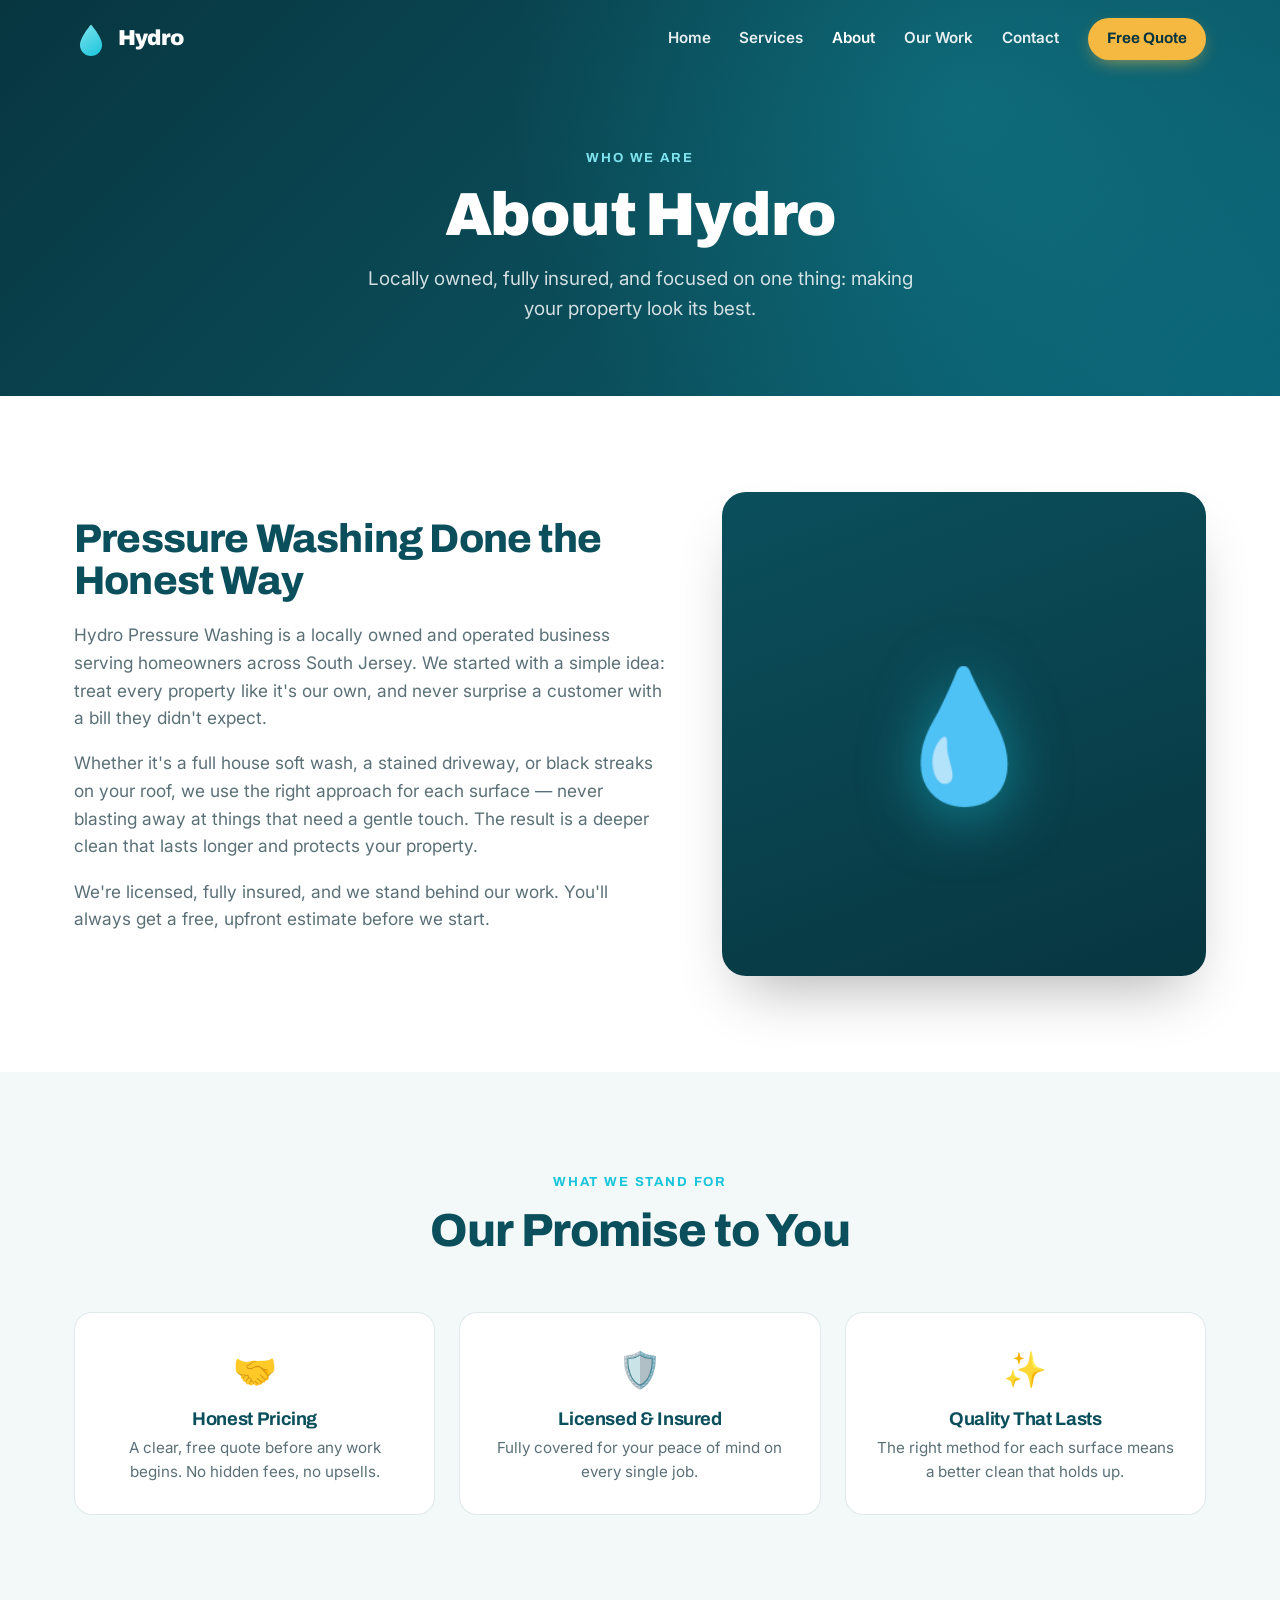
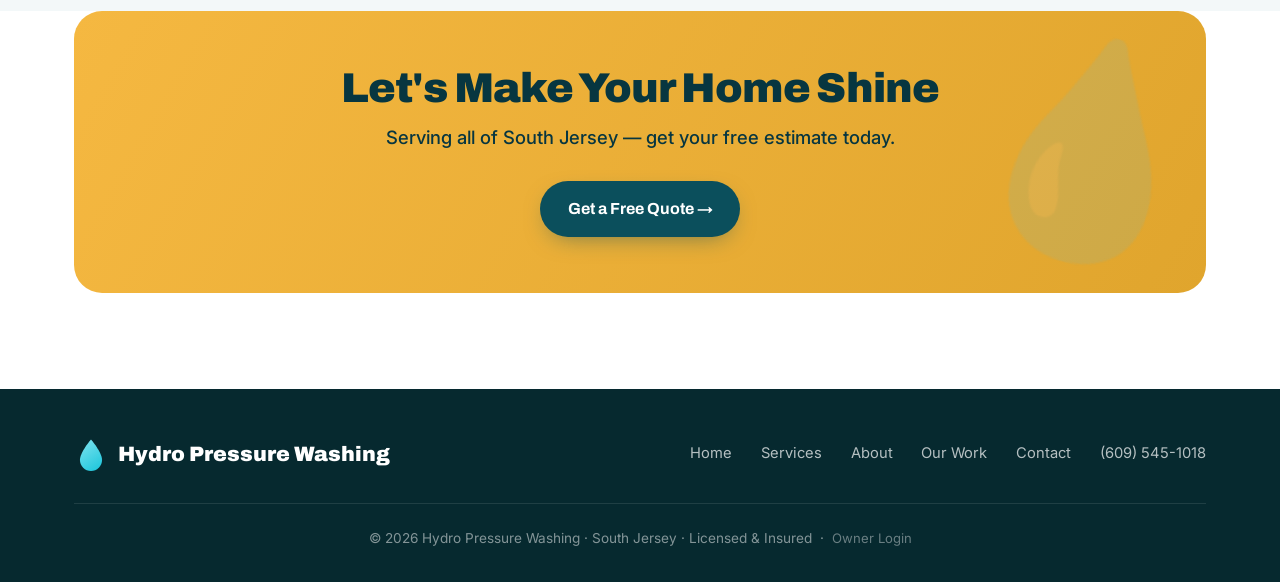
==== about/index.html @ 280cdbce "Create index.html" ====
<!DOCTYPE html>
<html lang="en">
<head>
<meta charset="UTF-8">
<meta name="viewport" content="width=device-width, initial-scale=1.0">
<title>About — Hydro Pressure Washing</title>
<meta name="description" content="Hydro Pressure Washing is a locally owned exterior cleaning company serving South Jersey. Licensed, insured, and committed to honest pricing.">
<link rel="icon" href="data:image/svg+xml,<svg xmlns='http://www.w3.org/2000/svg' viewBox='0 0 100 100'><text y='.9em' font-size='90'>💧</text></svg>">
<link rel="preconnect" href="https://fonts.googleapis.com">
<link rel="preconnect" href="https://fonts.gstatic.com" crossorigin>
<link href="https://fonts.googleapis.com/css2?family=Archivo:wght@500;600;700;800;900&family=Inter:wght@400;500;600;700&display=swap" rel="stylesheet">
<style>
:root{
  --ocean:#0B4F5C;--ocean-deep:#073640;--spray:#19C5DB;--spray-soft:#7FE3EF;
  --sand:#F5B841;--sand-deep:#e0a52d;--ink:#0c2126;--slate:#5a7077;--mist:#f3f8f9;--white:#ffffff;--line:rgba(11,79,92,0.12);
}
*{margin:0;padding:0;box-sizing:border-box;}
html{scroll-behavior:smooth;}
body{font-family:'Inter',sans-serif;color:var(--ink);background:var(--white);line-height:1.6;-webkit-font-smoothing:antialiased;overflow-x:hidden;}
h1,h2,h3,.display{font-family:'Archivo',sans-serif;line-height:1.05;letter-spacing:-0.02em;}
a{color:inherit;text-decoration:none;}
.wrap{max-width:1180px;margin:0 auto;padding:0 1.5rem;}
.btn{display:inline-flex;align-items:center;gap:0.5rem;font-family:'Archivo',sans-serif;font-weight:700;font-size:1rem;padding:0.95rem 1.7rem;border-radius:100px;cursor:pointer;border:none;transition:transform .15s ease, box-shadow .15s ease;white-space:nowrap;}
.btn-primary{background:var(--sand);color:var(--ocean-deep);box-shadow:0 8px 24px -8px rgba(245,184,65,0.7);}
.btn-primary:hover{transform:translateY(-2px);box-shadow:0 14px 30px -8px rgba(245,184,65,0.8);}
.btn-ghost{background:rgba(255,255,255,0.1);color:#fff;border:1.5px solid rgba(255,255,255,0.4);backdrop-filter:blur(4px);}
.btn-ghost:hover{background:rgba(255,255,255,0.2);transform:translateY(-2px);}
.btn-dark{background:var(--ocean);color:#fff;box-shadow:0 8px 24px -10px rgba(11,79,92,0.6);}
.btn-dark:hover{transform:translateY(-2px);box-shadow:0 14px 30px -10px rgba(11,79,92,0.7);}
header{position:fixed;top:0;left:0;right:0;z-index:100;transition:all .3s ease;padding:1.1rem 0;}
header.scrolled,header.solid{background:rgba(255,255,255,0.95);backdrop-filter:blur(12px);box-shadow:0 4px 20px -8px rgba(11,79,92,0.15);padding:0.7rem 0;}
.nav{display:flex;align-items:center;justify-content:space-between;gap:1.5rem;}
.logo{display:flex;align-items:center;gap:0.6rem;font-family:'Archivo',sans-serif;font-weight:900;font-size:1.35rem;color:#fff;letter-spacing:-0.03em;transition:color .3s;}
header.scrolled .logo,header.solid .logo{color:var(--ocean);}
.logo-drop{width:34px;height:34px;flex-shrink:0;}
.nav-links{display:flex;align-items:center;gap:1.8rem;margin-left:auto;}
.nav-links a{font-weight:600;font-size:0.95rem;color:rgba(255,255,255,0.9);transition:color .2s;}
.nav-links a:hover,.nav-links a.active{color:#fff;}
header.scrolled .nav-links a,header.solid .nav-links a{color:var(--slate);}
header.scrolled .nav-links a:hover,header.scrolled .nav-links a.active,header.solid .nav-links a:hover,header.solid .nav-links a.active{color:var(--ocean);}
.nav-links a.navquote{color:var(--ocean-deep)!important;background:var(--sand);padding:0.55rem 1.2rem;border-radius:100px;font-family:'Archivo',sans-serif;font-weight:700;box-shadow:0 6px 18px -6px rgba(245,184,65,0.7);}
.nav-links a.navquote:hover{transform:translateY(-2px);}
.nav-toggle{display:none;background:none;border:none;cursor:pointer;flex-direction:column;gap:5px;padding:6px;}
.nav-toggle span{width:26px;height:2.5px;background:#fff;border-radius:2px;transition:all .3s;}
header.scrolled .nav-toggle span,header.solid .nav-toggle span{background:var(--ocean);}
section{padding:6rem 0;}
.sec-head{text-align:center;max-width:42rem;margin:0 auto 3.5rem;}
.sec-eyebrow{display:inline-block;color:var(--spray);font-family:'Archivo',sans-serif;font-weight:700;font-size:0.82rem;letter-spacing:0.14em;text-transform:uppercase;margin-bottom:0.9rem;}
.sec-head h2{font-size:clamp(2rem,4vw,2.9rem);font-weight:800;color:var(--ocean);margin-bottom:1rem;}
.sec-head p{font-size:1.12rem;color:var(--slate);}
.reveal-up{opacity:0;transform:translateY(30px);transition:opacity .6s ease, transform .6s ease;}
.reveal-up.in{opacity:1;transform:translateY(0);}
/* page hero (inner pages) */
.page-hero{position:relative;background:linear-gradient(135deg,var(--ocean-deep) 0%,var(--ocean) 60%,#0a6577 100%);color:#fff;padding:9rem 0 4.5rem;overflow:hidden;text-align:center;}
.page-hero::before{content:"";position:absolute;inset:0;background:radial-gradient(circle at 75% 25%, rgba(25,197,219,0.22), transparent 45%);}
.page-hero .eyebrow2{display:inline-block;color:var(--spray-soft);font-family:'Archivo',sans-serif;font-weight:700;font-size:0.82rem;letter-spacing:0.14em;text-transform:uppercase;margin-bottom:1rem;position:relative;}
.page-hero h1{font-size:clamp(2.4rem,5vw,3.8rem);font-weight:900;position:relative;margin-bottom:1rem;}
.page-hero p{font-size:1.18rem;color:rgba(255,255,255,0.82);max-width:36rem;margin:0 auto;position:relative;}
/* footer */
footer{background:#06292f;color:rgba(255,255,255,0.7);padding:3rem 0 2rem;}
.foot-inner{display:flex;justify-content:space-between;align-items:center;gap:2rem;flex-wrap:wrap;}
.foot-logo{display:flex;align-items:center;gap:0.6rem;font-family:'Archivo',sans-serif;font-weight:900;font-size:1.3rem;color:#fff;}
.foot-links{display:flex;gap:1.8rem;flex-wrap:wrap;}
.foot-links a{font-size:0.92rem;transition:color .2s;}
.foot-links a:hover{color:var(--spray);}
.foot-bottom{text-align:center;margin-top:2rem;padding-top:1.5rem;border-top:1px solid rgba(255,255,255,0.1);font-size:0.85rem;color:rgba(255,255,255,0.5);}
.admin-link{color:rgba(255,255,255,0.4);font-size:0.82rem;}
.admin-link:hover{color:var(--spray);}
.cta-banner{background:linear-gradient(120deg,var(--sand),var(--sand-deep));color:var(--ocean-deep);border-radius:28px;padding:3.5rem 3rem;text-align:center;position:relative;overflow:hidden;}
.cta-banner::before{content:"💧";position:absolute;font-size:13rem;opacity:0.12;right:-1rem;top:-2rem;transform:rotate(15deg);}
.cta-banner h2{font-size:clamp(1.8rem,3.5vw,2.6rem);font-weight:900;margin-bottom:0.8rem;position:relative;}
.cta-banner p{font-size:1.15rem;margin-bottom:1.8rem;font-weight:500;position:relative;}
.cta-banner .btn-dark{position:relative;}
@media(max-width:860px){
  .nav-links{display:none;position:absolute;top:100%;left:0;right:0;background:#fff;flex-direction:column;padding:1.5rem;gap:1.2rem;box-shadow:0 10px 30px -10px rgba(0,0,0,0.2);margin-left:0;}
  .nav-links.open{display:flex;}
  .nav-links a{color:var(--slate)!important;}
  .nav-links a.navquote{color:var(--ocean-deep)!important;text-align:center;}
  .nav-toggle{display:flex;}
}
@media(max-width:560px){section{padding:4rem 0;}.cta-banner{padding:2.5rem 1.5rem;}}
@media(prefers-reduced-motion:reduce){*{animation:none!important;transition:none!important;}.reveal-up{opacity:1;transform:none;}}


.about-grid{display:grid;grid-template-columns:1.1fr 0.9fr;gap:3.5rem;align-items:center;}
.about-text h2{font-size:clamp(1.8rem,3.5vw,2.5rem);color:var(--ocean);margin-bottom:1.2rem;font-weight:800;}
.about-text p{color:var(--slate);font-size:1.08rem;margin-bottom:1.1rem;}
.about-visual{aspect-ratio:1;border-radius:24px;background:linear-gradient(160deg,var(--ocean),var(--ocean-deep));display:flex;align-items:center;justify-content:center;position:relative;overflow:hidden;box-shadow:0 30px 60px -20px rgba(0,0,0,0.3);}
.about-visual .bigdrop{font-size:8rem;filter:drop-shadow(0 10px 30px rgba(25,197,219,0.5));animation:bob 4s ease-in-out infinite;}
@keyframes bob{0%,100%{transform:translateY(0) rotate(0);}50%{transform:translateY(-14px) rotate(-4deg);}}
.vals{background:var(--mist);}
.vals-grid{display:grid;grid-template-columns:repeat(3,1fr);gap:1.5rem;}
.val-card{background:#fff;border:1px solid var(--line);border-radius:18px;padding:1.8rem;text-align:center;}
.val-card .ic{font-size:2.2rem;margin-bottom:0.8rem;}
.val-card h3{color:var(--ocean);font-size:1.15rem;margin-bottom:0.4rem;font-weight:700;}
.val-card p{color:var(--slate);font-size:0.95rem;}
@media(max-width:860px){.about-grid{grid-template-columns:1fr;gap:2.5rem;}.vals-grid{grid-template-columns:1fr;}}

</style>
</head>
<body class="inner"><header id="header">
  <div class="wrap nav">
    <a href="/" class="logo">
      <svg class="logo-drop" viewBox="0 0 40 40" fill="none"><path d="M20 3C20 3 7 18 7 27a13 13 0 0 0 26 0C33 18 20 3 20 3Z" fill="url(#lg)"/><defs><linearGradient id="lg" x1="7" y1="3" x2="33" y2="40" gradientUnits="userSpaceOnUse"><stop stop-color="#7FE3EF"/><stop offset="1" stop-color="#19C5DB"/></linearGradient></defs></svg>
      Hydro
    </a>
    <nav class="nav-links" id="navLinks">
      <a href="/">Home</a>
      <a href="/services/">Services</a>
      <a href="/about/" class="active">About</a>
      <a href="/work/">Our Work</a>
      <a href="/contact/">Contact</a>
      <a href="/estimate" class="navquote">Free Quote</a>
    </nav>
    <button class="nav-toggle" id="navToggle" aria-label="Menu"><span></span><span></span><span></span></button>
  </div>
</header>
<section class="page-hero"><div class="wrap"><span class="eyebrow2">Who We Are</span><h1>About Hydro</h1><p>Locally owned, fully insured, and focused on one thing: making your property look its best.</p></div></section>
<section><div class="wrap about-grid">
  <div class="about-text reveal-up">
    <h2>Pressure Washing Done the Honest Way</h2>
    <p>Hydro Pressure Washing is a locally owned and operated business serving homeowners across South Jersey. We started with a simple idea: treat every property like it's our own, and never surprise a customer with a bill they didn't expect.</p>
    <p>Whether it's a full house soft wash, a stained driveway, or black streaks on your roof, we use the right approach for each surface — never blasting away at things that need a gentle touch. The result is a deeper clean that lasts longer and protects your property.</p>
    <p>We're licensed, fully insured, and we stand behind our work. You'll always get a free, upfront estimate before we start.</p>
  </div>
  <div class="about-visual reveal-up"><div class="bigdrop">💧</div></div>
</div></section>
<section class="vals"><div class="wrap">
  <div class="sec-head reveal-up"><span class="sec-eyebrow">What We Stand For</span><h2>Our Promise to You</h2></div>
  <div class="vals-grid">
    <div class="val-card reveal-up"><div class="ic">🤝</div><h3>Honest Pricing</h3><p>A clear, free quote before any work begins. No hidden fees, no upsells.</p></div>
    <div class="val-card reveal-up"><div class="ic">🛡️</div><h3>Licensed &amp; Insured</h3><p>Fully covered for your peace of mind on every single job.</p></div>
    <div class="val-card reveal-up"><div class="ic">✨</div><h3>Quality That Lasts</h3><p>The right method for each surface means a better clean that holds up.</p></div>
  </div>
</div></section>
<section style="padding-top:0;"><div class="wrap"><div class="cta-banner reveal-up"><h2>Let's Make Your Home Shine</h2><p>Serving all of South Jersey — get your free estimate today.</p><a href="/contact/" class="btn btn-dark">Get a Free Quote →</a></div></div></section>
<footer>
  <div class="wrap">
    <div class="foot-inner">
      <div class="foot-logo">
        <svg class="logo-drop" viewBox="0 0 40 40" fill="none"><path d="M20 3C20 3 7 18 7 27a13 13 0 0 0 26 0C33 18 20 3 20 3Z" fill="url(#lg2)"/><defs><linearGradient id="lg2" x1="7" y1="3" x2="33" y2="40" gradientUnits="userSpaceOnUse"><stop stop-color="#7FE3EF"/><stop offset="1" stop-color="#19C5DB"/></linearGradient></defs></svg>
        Hydro Pressure Washing
      </div>
      <div class="foot-links">
        <a href="/">Home</a>
        <a href="/services/">Services</a>
        <a href="/about/">About</a>
        <a href="/work/">Our Work</a>
        <a href="/contact/">Contact</a>
        <a href="tel:6095451018">(609) 545-1018</a>
      </div>
    </div>
    <div class="foot-bottom">
      © <span id="year"></span> Hydro Pressure Washing · South Jersey · Licensed &amp; Insured
      &nbsp;·&nbsp; <a href="/admin" class="admin-link">Owner Login</a>
    </div>
  </div>
</footer><script>
const header=document.getElementById('header');
const isInner=document.body.classList.contains('inner');
function onScroll(){header.classList.toggle('scrolled',window.scrollY>40);}
if(!isInner) window.addEventListener('scroll',onScroll);
const navToggle=document.getElementById('navToggle'),navLinks=document.getElementById('navLinks');
navToggle.addEventListener('click',()=>navLinks.classList.toggle('open'));
navLinks.querySelectorAll('a').forEach(a=>a.addEventListener('click',()=>navLinks.classList.remove('open')));
const y=document.getElementById('year'); if(y) y.textContent=new Date().getFullYear();
const io=new IntersectionObserver((es)=>{es.forEach(e=>{if(e.isIntersecting){e.target.classList.add('in');io.unobserve(e.target);}});},{threshold:0.12});
document.querySelectorAll('.reveal-up').forEach((el,i)=>{el.style.transitionDelay=(i%3*0.08)+'s';io.observe(el);});

</script>
</body>
</html>
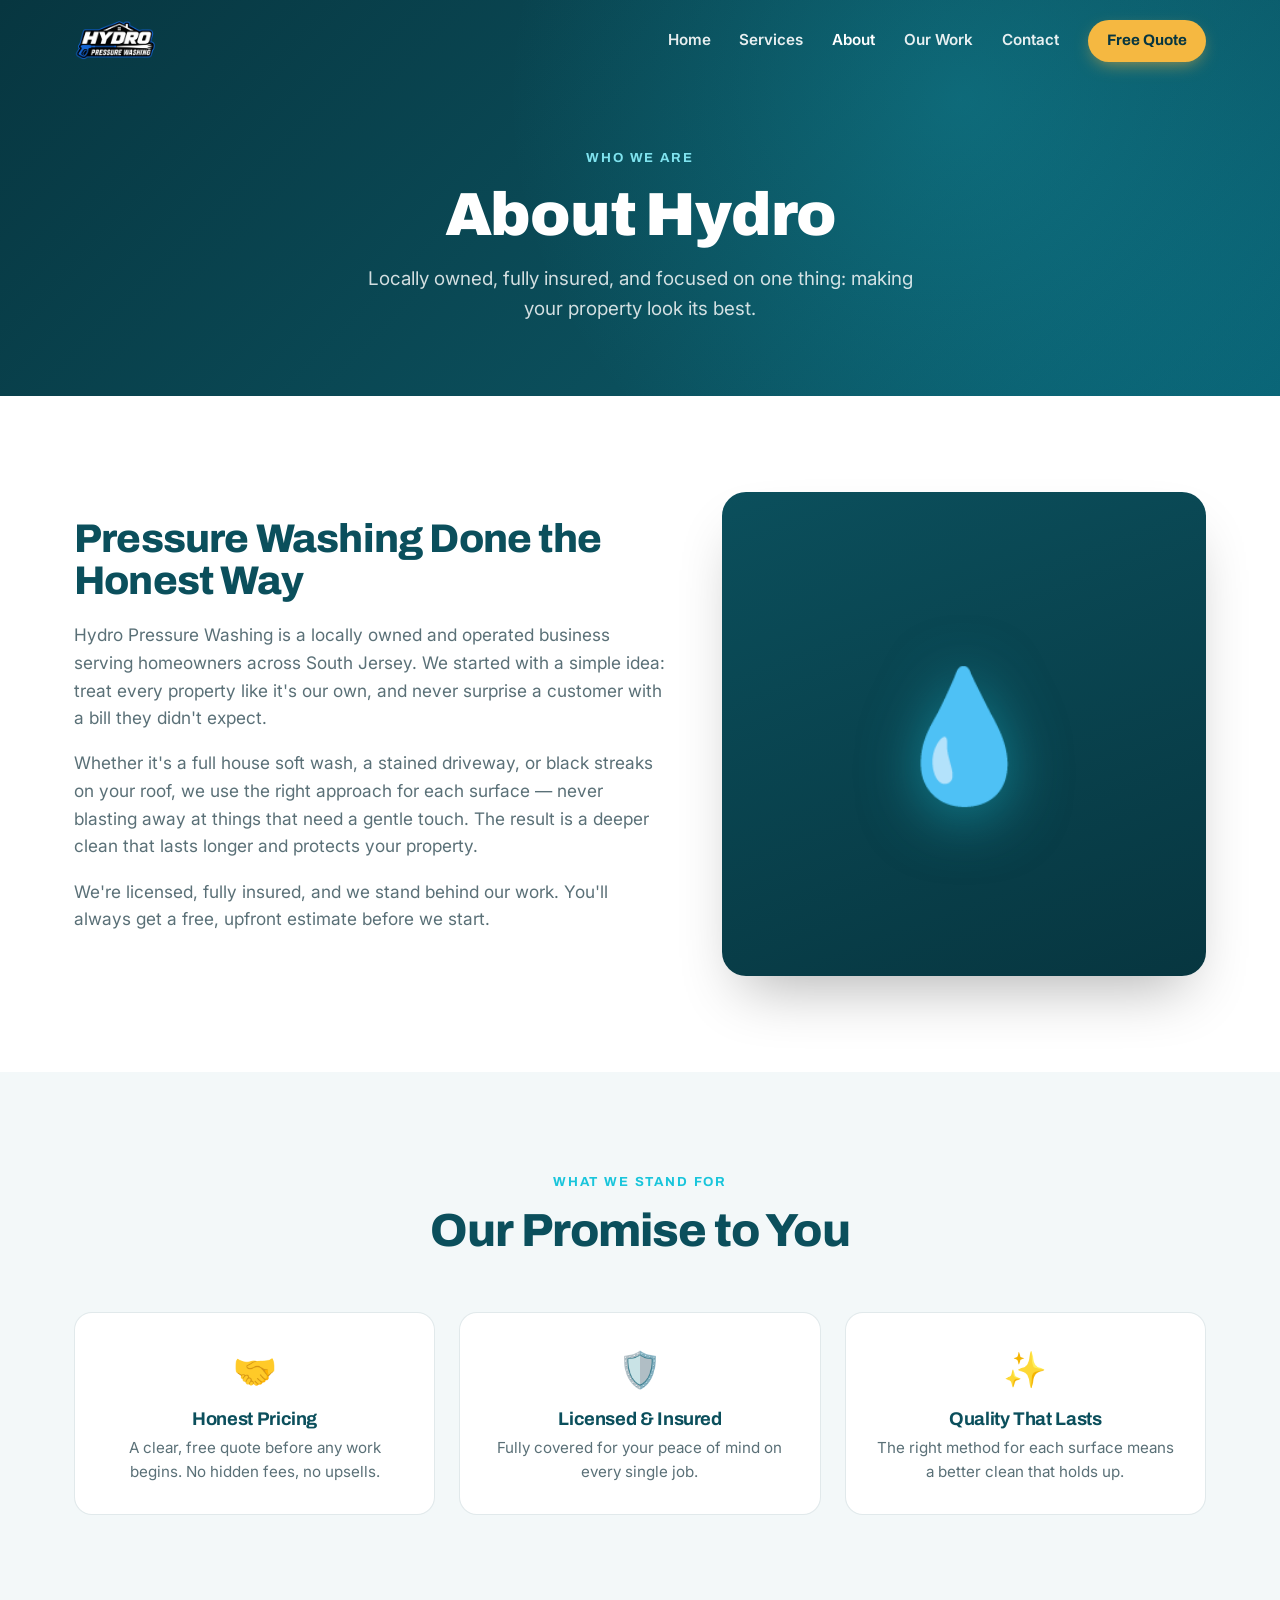
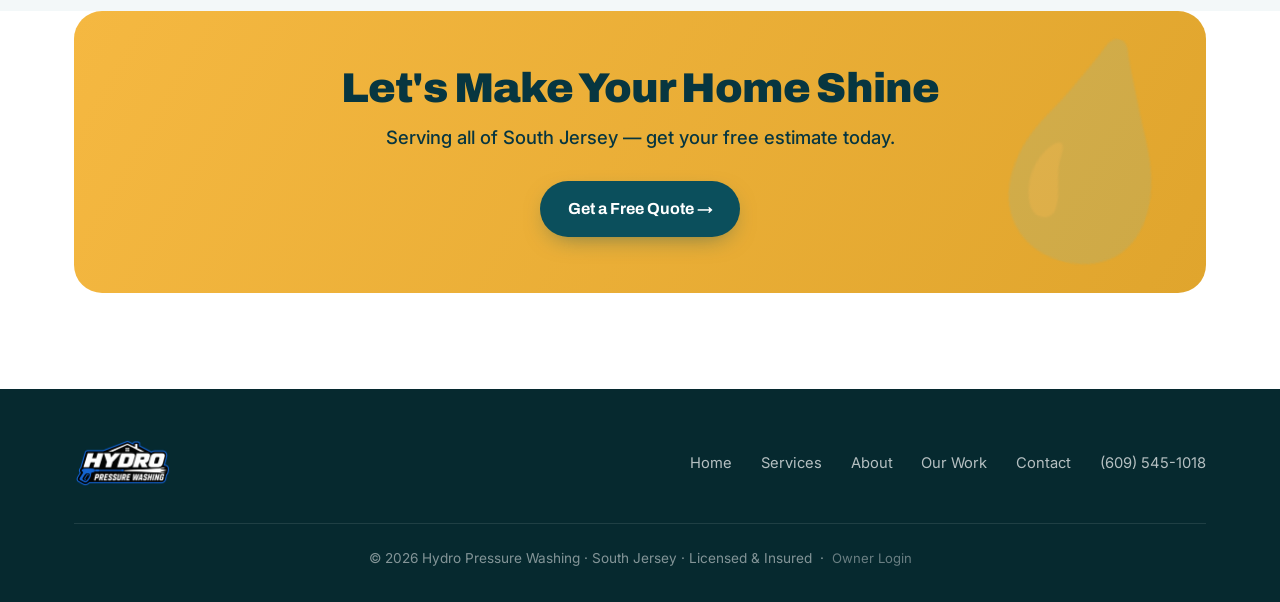
==== commit 89211255: "Update index.html" ====
--- a/about/index.html
+++ b/about/index.html
@@ -5,7 +5,7 @@
 <meta name="viewport" content="width=device-width, initial-scale=1.0">
 <title>About — Hydro Pressure Washing</title>
 <meta name="description" content="Hydro Pressure Washing is a locally owned exterior cleaning company serving South Jersey. Licensed, insured, and committed to honest pricing.">
-<link rel="icon" href="data:image/svg+xml,<svg xmlns='http://www.w3.org/2000/svg' viewBox='0 0 100 100'><text y='.9em' font-size='90'>💧</text></svg>">
+<link rel="icon" type="image/png" href="/assets/favicon.png">
 <link rel="preconnect" href="https://fonts.googleapis.com">
 <link rel="preconnect" href="https://fonts.gstatic.com" crossorigin>
 <link href="https://fonts.googleapis.com/css2?family=Archivo:wght@500;600;700;800;900&family=Inter:wght@400;500;600;700&display=swap" rel="stylesheet">
@@ -96,21 +96,23 @@
 .val-card p{color:var(--slate);font-size:0.95rem;}
 @media(max-width:860px){.about-grid{grid-template-columns:1fr;gap:2.5rem;}.vals-grid{grid-template-columns:1fr;}}
 
+
+.logo-img{height:46px;width:auto;display:block;transition:height .3s ease;}
+header.scrolled .logo-img,header.solid .logo-img{height:40px;}
+.foot-logo-img{height:54px;width:auto;display:block;}
+@media(max-width:560px){.logo-img{height:38px;}}
 </style>
 </head>
 <body class="inner"><header id="header">
   <div class="wrap nav">
-    <a href="/" class="logo">
-      <svg class="logo-drop" viewBox="0 0 40 40" fill="none"><path d="M20 3C20 3 7 18 7 27a13 13 0 0 0 26 0C33 18 20 3 20 3Z" fill="url(#lg)"/><defs><linearGradient id="lg" x1="7" y1="3" x2="33" y2="40" gradientUnits="userSpaceOnUse"><stop stop-color="#7FE3EF"/><stop offset="1" stop-color="#19C5DB"/></linearGradient></defs></svg>
-      Hydro
-    </a>
+    <a href="/" class="logo"><img src="/assets/logo.png" alt="Hydro Pressure Washing" class="logo-img"></a>
     <nav class="nav-links" id="navLinks">
       <a href="/">Home</a>
       <a href="/services/">Services</a>
       <a href="/about/" class="active">About</a>
       <a href="/work/">Our Work</a>
       <a href="/contact/">Contact</a>
-      <a href="/estimate" class="navquote">Free Quote</a>
+      <a href="/contact/" class="navquote">Free Quote</a>
     </nav>
     <button class="nav-toggle" id="navToggle" aria-label="Menu"><span></span><span></span><span></span></button>
   </div>
@@ -137,10 +139,7 @@
 <footer>
   <div class="wrap">
     <div class="foot-inner">
-      <div class="foot-logo">
-        <svg class="logo-drop" viewBox="0 0 40 40" fill="none"><path d="M20 3C20 3 7 18 7 27a13 13 0 0 0 26 0C33 18 20 3 20 3Z" fill="url(#lg2)"/><defs><linearGradient id="lg2" x1="7" y1="3" x2="33" y2="40" gradientUnits="userSpaceOnUse"><stop stop-color="#7FE3EF"/><stop offset="1" stop-color="#19C5DB"/></linearGradient></defs></svg>
-        Hydro Pressure Washing
-      </div>
+      <div class="foot-logo"><img src="/assets/logo.png" alt="Hydro Pressure Washing" class="foot-logo-img"></div>
       <div class="foot-links">
         <a href="/">Home</a>
         <a href="/services/">Services</a>
@@ -159,7 +158,7 @@
 const header=document.getElementById('header');
 const isInner=document.body.classList.contains('inner');
 function onScroll(){header.classList.toggle('scrolled',window.scrollY>40);}
-if(!isInner) window.addEventListener('scroll',onScroll);
+window.addEventListener("scroll",onScroll);onScroll();
 const navToggle=document.getElementById('navToggle'),navLinks=document.getElementById('navLinks');
 navToggle.addEventListener('click',()=>navLinks.classList.toggle('open'));
 navLinks.querySelectorAll('a').forEach(a=>a.addEventListener('click',()=>navLinks.classList.remove('open')));
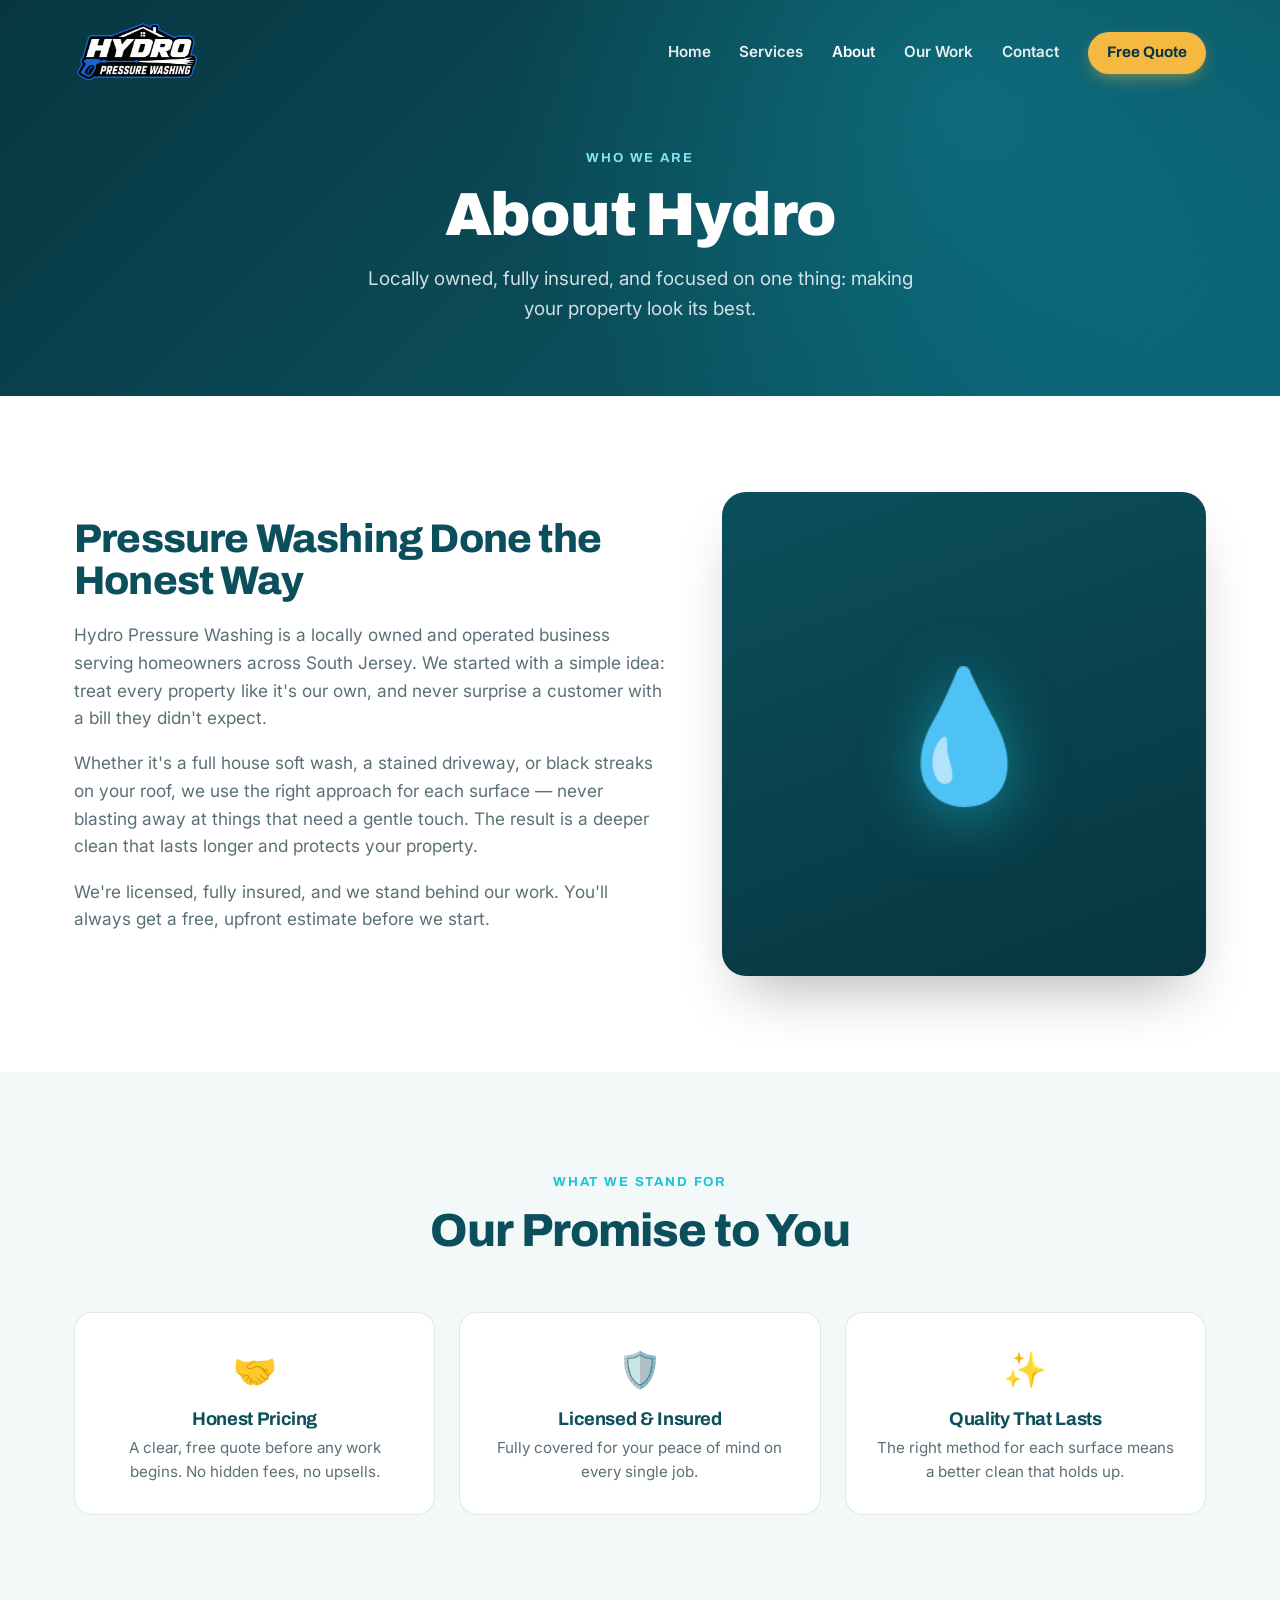
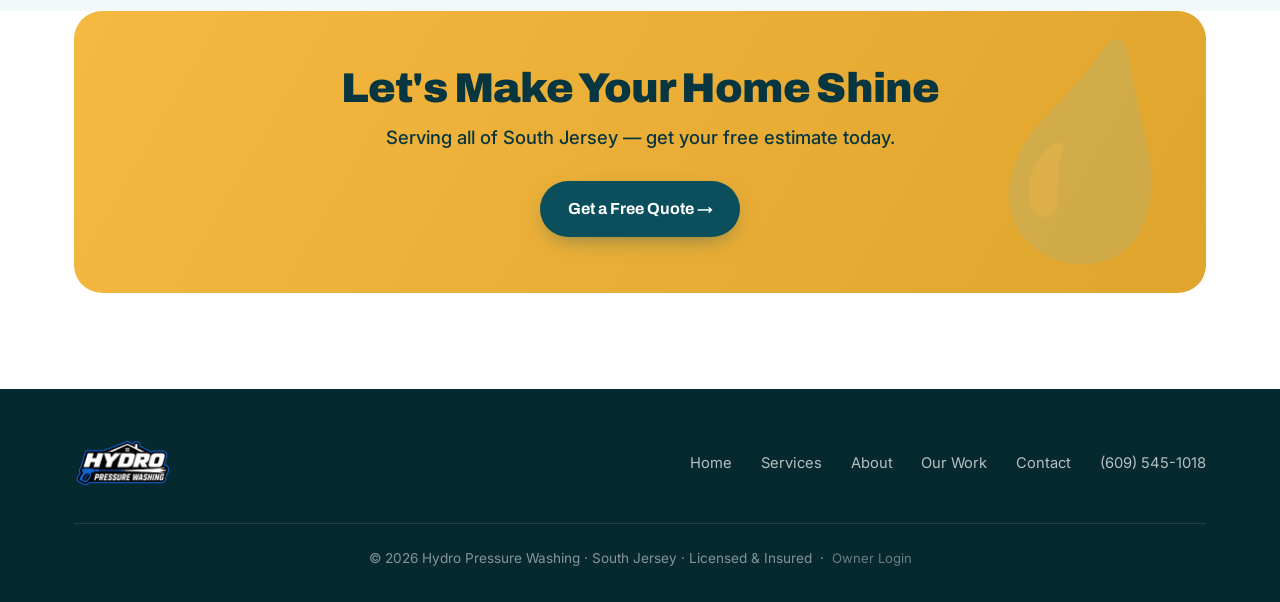
==== commit c91dc21d: "Update index.html" ====
--- a/about/index.html
+++ b/about/index.html
@@ -97,10 +97,10 @@
 @media(max-width:860px){.about-grid{grid-template-columns:1fr;gap:2.5rem;}.vals-grid{grid-template-columns:1fr;}}
 
 
-.logo-img{height:46px;width:auto;display:block;transition:height .3s ease;}
-header.scrolled .logo-img,header.solid .logo-img{height:40px;}
+.logo-img{height:70px;width:auto;display:block;transition:height .3s ease;}
+header.scrolled .logo-img,header.solid .logo-img{height:58px;}
 .foot-logo-img{height:54px;width:auto;display:block;}
-@media(max-width:560px){.logo-img{height:38px;}}
+@media(max-width:560px){.logo-img{height:52px;}}
 </style>
 </head>
 <body class="inner"><header id="header">
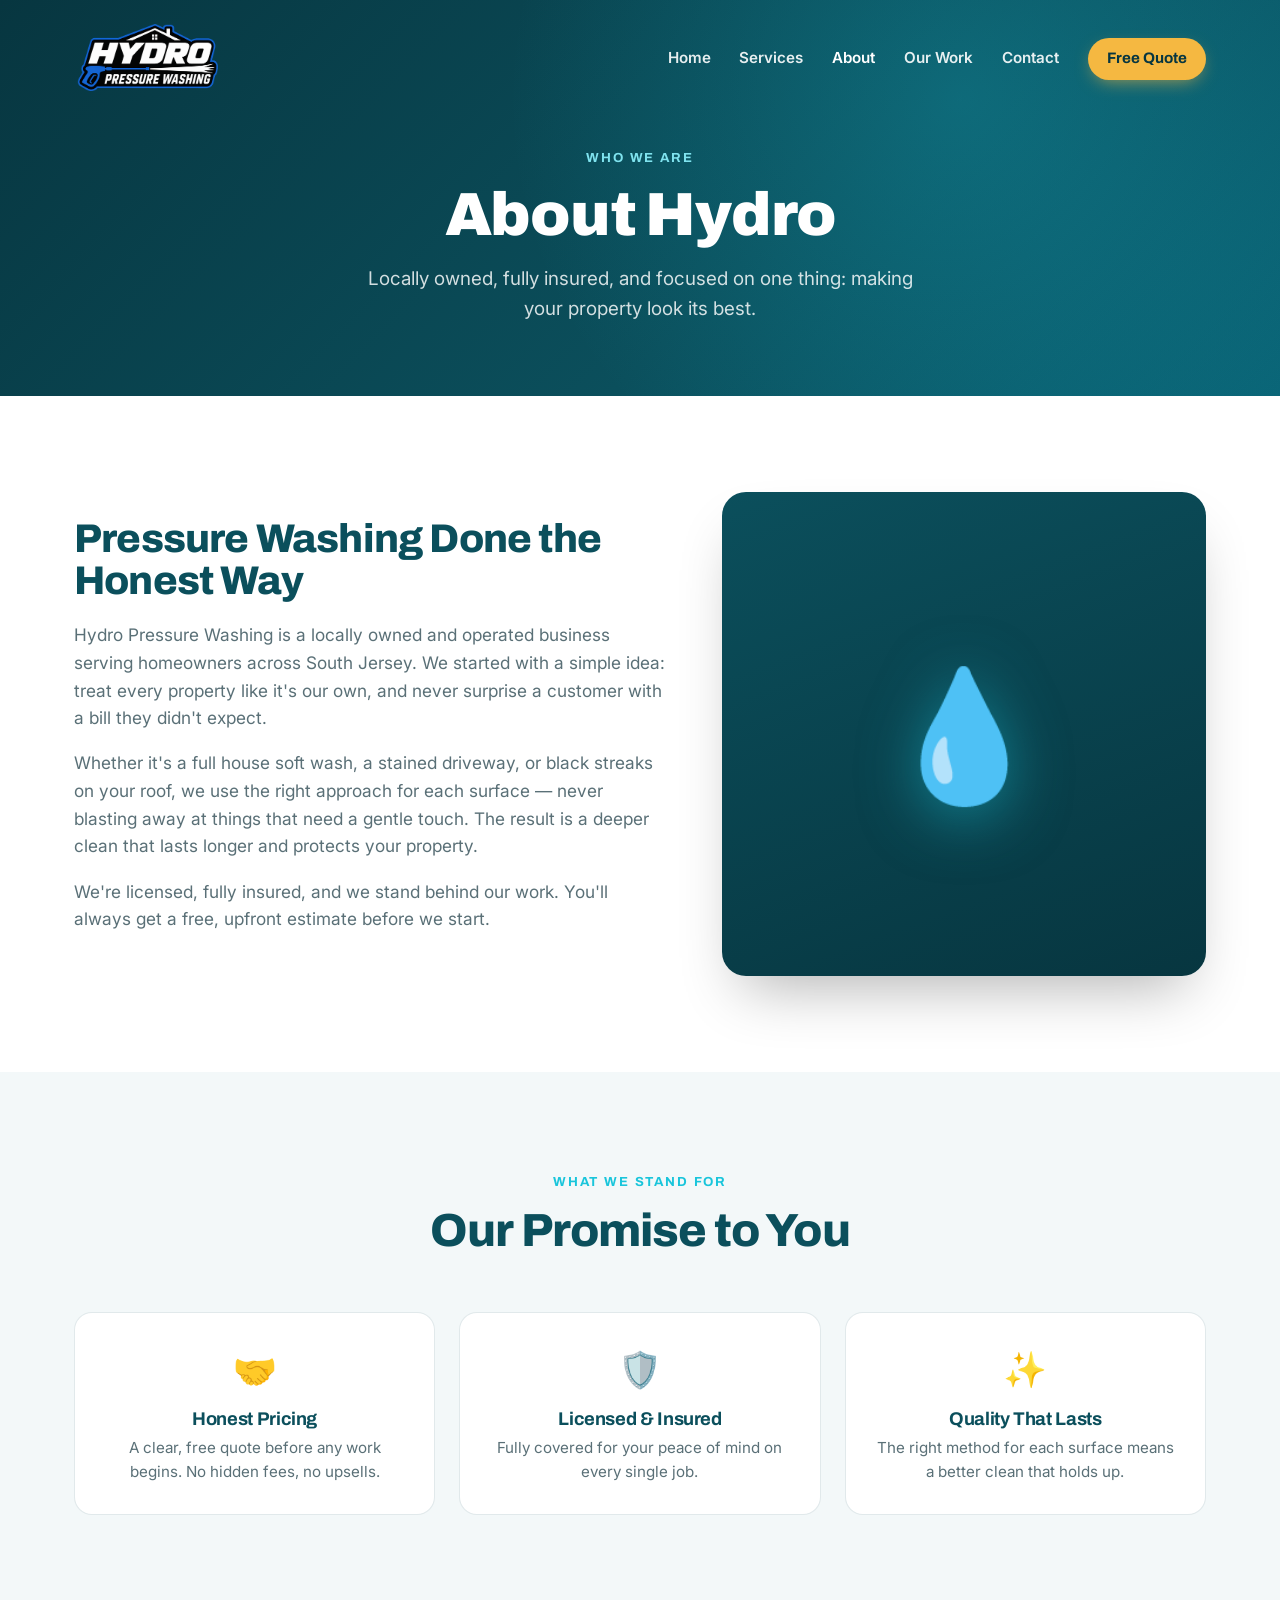
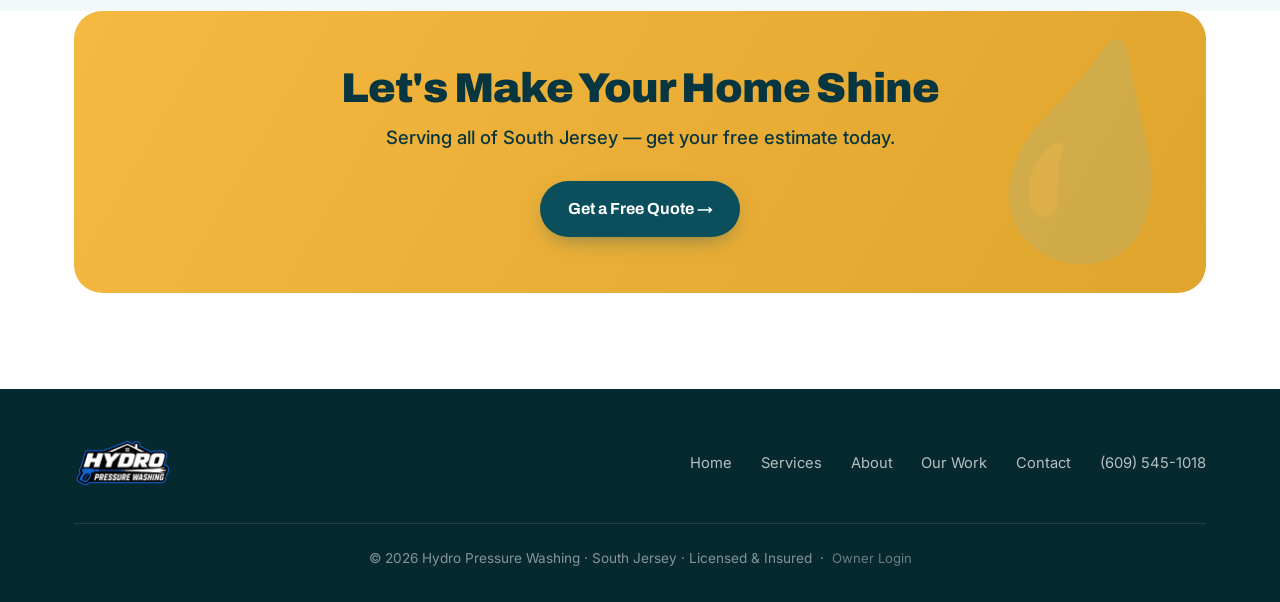
==== commit 73a3284c: "Update index.html" ====
--- a/about/index.html
+++ b/about/index.html
@@ -97,10 +97,10 @@
 @media(max-width:860px){.about-grid{grid-template-columns:1fr;gap:2.5rem;}.vals-grid{grid-template-columns:1fr;}}
 
 
-.logo-img{height:70px;width:auto;display:block;transition:height .3s ease;}
-header.scrolled .logo-img,header.solid .logo-img{height:58px;}
+.logo-img{height:82px;width:auto;display:block;transition:height .3s ease;}
+header.scrolled .logo-img,header.solid .logo-img{height:68px;}
 .foot-logo-img{height:54px;width:auto;display:block;}
-@media(max-width:560px){.logo-img{height:52px;}}
+@media(max-width:560px){.logo-img{height:60px;}}
 </style>
 </head>
 <body class="inner"><header id="header">
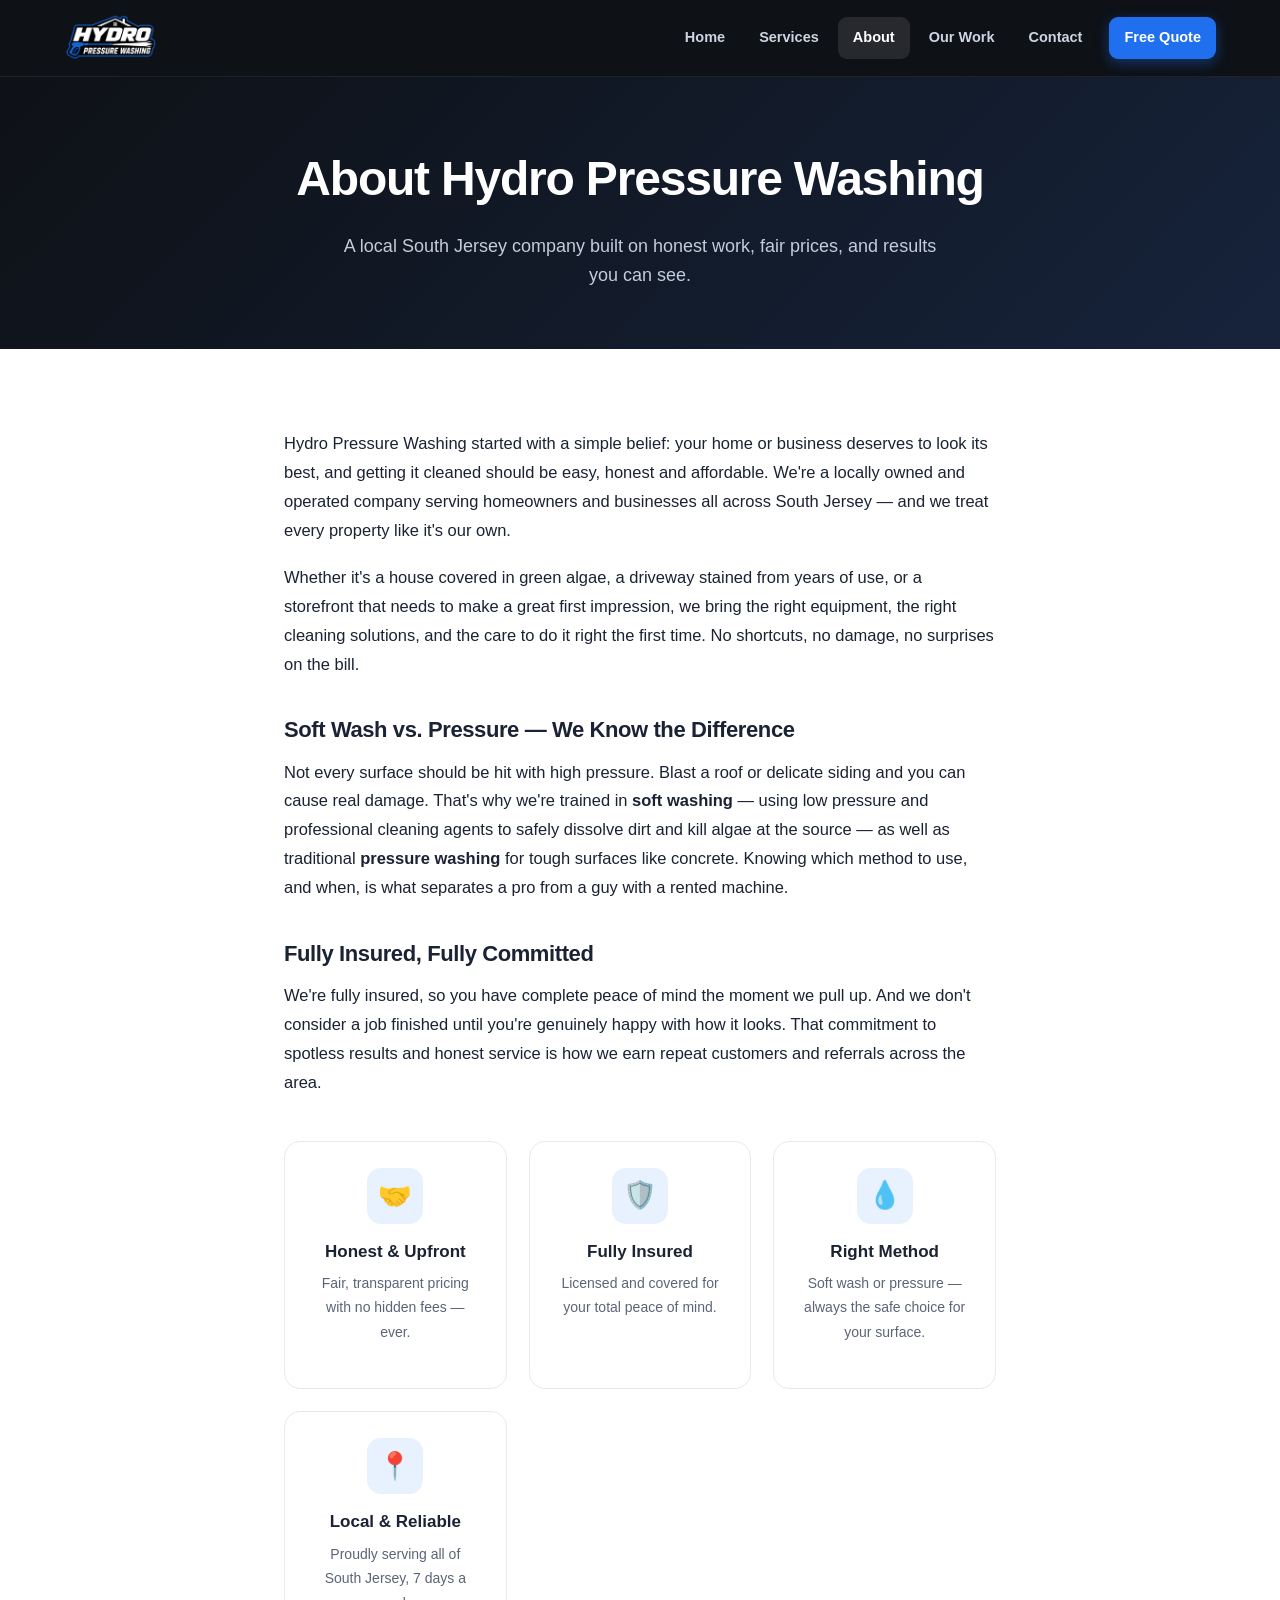
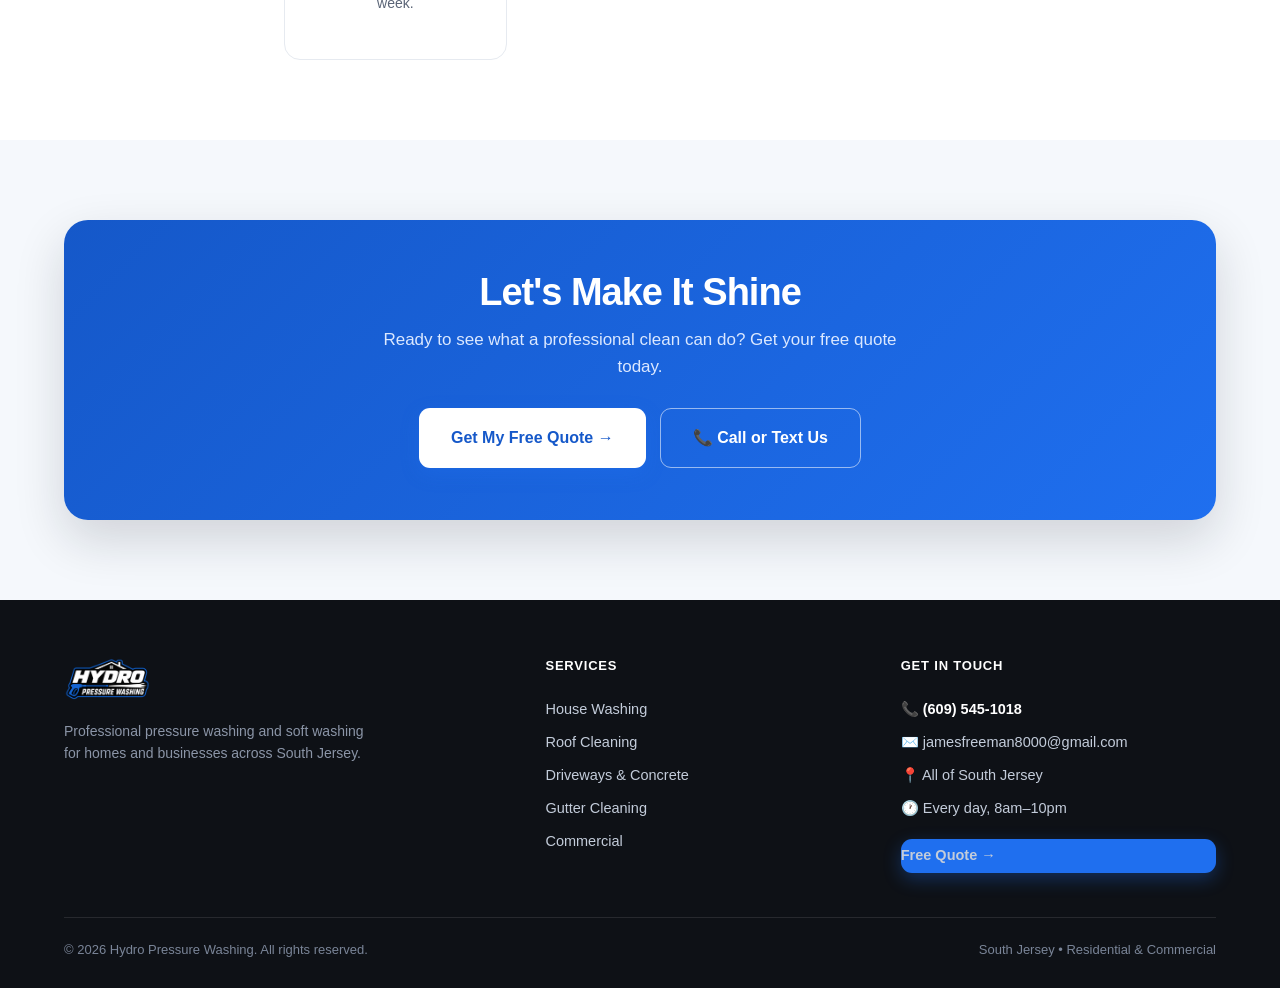
==== commit f3f6e460: "Update index.html" ====
--- a/about/index.html
+++ b/about/index.html
@@ -1,171 +1,76 @@
 <!DOCTYPE html>
 <html lang="en">
 <head>
+<!-- Google tag (gtag.js) -->
+<script async src="https://www.googletagmanager.com/gtag/js?id=G-JZFVGB2BL7"></script>
+<script>window.dataLayer=window.dataLayer||[];function gtag(){dataLayer.push(arguments);}gtag('js',new Date());gtag('config','G-JZFVGB2BL7');</script>
 <meta charset="UTF-8">
 <meta name="viewport" content="width=device-width, initial-scale=1.0">
-<title>About — Hydro Pressure Washing</title>
-<meta name="description" content="Hydro Pressure Washing is a locally owned exterior cleaning company serving South Jersey. Licensed, insured, and committed to honest pricing.">
-<link rel="icon" type="image/png" href="/assets/favicon.png">
-<link rel="preconnect" href="https://fonts.googleapis.com">
-<link rel="preconnect" href="https://fonts.gstatic.com" crossorigin>
-<link href="https://fonts.googleapis.com/css2?family=Archivo:wght@500;600;700;800;900&family=Inter:wght@400;500;600;700&display=swap" rel="stylesheet">
+<title>About Us | Hydro Pressure Washing — South Jersey</title>
+<meta name="description" content="Hydro Pressure Washing is a local, fully-insured South Jersey pressure washing company built on honest work, fair prices and spotless results.">
+<link rel="icon" type="image/png" href="../assets/favicon.png">
+<link rel="apple-touch-icon" href="../assets/favicon.png">
+<link rel="stylesheet" href="../assets/site.css">
 <style>
-:root{
-  --ocean:#0B4F5C;--ocean-deep:#073640;--spray:#19C5DB;--spray-soft:#7FE3EF;
-  --sand:#F5B841;--sand-deep:#e0a52d;--ink:#0c2126;--slate:#5a7077;--mist:#f3f8f9;--white:#ffffff;--line:rgba(11,79,92,0.12);
-}
-*{margin:0;padding:0;box-sizing:border-box;}
-html{scroll-behavior:smooth;}
-body{font-family:'Inter',sans-serif;color:var(--ink);background:var(--white);line-height:1.6;-webkit-font-smoothing:antialiased;overflow-x:hidden;}
-h1,h2,h3,.display{font-family:'Archivo',sans-serif;line-height:1.05;letter-spacing:-0.02em;}
-a{color:inherit;text-decoration:none;}
-.wrap{max-width:1180px;margin:0 auto;padding:0 1.5rem;}
-.btn{display:inline-flex;align-items:center;gap:0.5rem;font-family:'Archivo',sans-serif;font-weight:700;font-size:1rem;padding:0.95rem 1.7rem;border-radius:100px;cursor:pointer;border:none;transition:transform .15s ease, box-shadow .15s ease;white-space:nowrap;}
-.btn-primary{background:var(--sand);color:var(--ocean-deep);box-shadow:0 8px 24px -8px rgba(245,184,65,0.7);}
-.btn-primary:hover{transform:translateY(-2px);box-shadow:0 14px 30px -8px rgba(245,184,65,0.8);}
-.btn-ghost{background:rgba(255,255,255,0.1);color:#fff;border:1.5px solid rgba(255,255,255,0.4);backdrop-filter:blur(4px);}
-.btn-ghost:hover{background:rgba(255,255,255,0.2);transform:translateY(-2px);}
-.btn-dark{background:var(--ocean);color:#fff;box-shadow:0 8px 24px -10px rgba(11,79,92,0.6);}
-.btn-dark:hover{transform:translateY(-2px);box-shadow:0 14px 30px -10px rgba(11,79,92,0.7);}
-header{position:fixed;top:0;left:0;right:0;z-index:100;transition:all .3s ease;padding:1.1rem 0;}
-header.scrolled,header.solid{background:rgba(255,255,255,0.95);backdrop-filter:blur(12px);box-shadow:0 4px 20px -8px rgba(11,79,92,0.15);padding:0.7rem 0;}
-.nav{display:flex;align-items:center;justify-content:space-between;gap:1.5rem;}
-.logo{display:flex;align-items:center;gap:0.6rem;font-family:'Archivo',sans-serif;font-weight:900;font-size:1.35rem;color:#fff;letter-spacing:-0.03em;transition:color .3s;}
-header.scrolled .logo,header.solid .logo{color:var(--ocean);}
-.logo-drop{width:34px;height:34px;flex-shrink:0;}
-.nav-links{display:flex;align-items:center;gap:1.8rem;margin-left:auto;}
-.nav-links a{font-weight:600;font-size:0.95rem;color:rgba(255,255,255,0.9);transition:color .2s;}
-.nav-links a:hover,.nav-links a.active{color:#fff;}
-header.scrolled .nav-links a,header.solid .nav-links a{color:var(--slate);}
-header.scrolled .nav-links a:hover,header.scrolled .nav-links a.active,header.solid .nav-links a:hover,header.solid .nav-links a.active{color:var(--ocean);}
-.nav-links a.navquote{color:var(--ocean-deep)!important;background:var(--sand);padding:0.55rem 1.2rem;border-radius:100px;font-family:'Archivo',sans-serif;font-weight:700;box-shadow:0 6px 18px -6px rgba(245,184,65,0.7);}
-.nav-links a.navquote:hover{transform:translateY(-2px);}
-.nav-toggle{display:none;background:none;border:none;cursor:pointer;flex-direction:column;gap:5px;padding:6px;}
-.nav-toggle span{width:26px;height:2.5px;background:#fff;border-radius:2px;transition:all .3s;}
-header.scrolled .nav-toggle span,header.solid .nav-toggle span{background:var(--ocean);}
-section{padding:6rem 0;}
-.sec-head{text-align:center;max-width:42rem;margin:0 auto 3.5rem;}
-.sec-eyebrow{display:inline-block;color:var(--spray);font-family:'Archivo',sans-serif;font-weight:700;font-size:0.82rem;letter-spacing:0.14em;text-transform:uppercase;margin-bottom:0.9rem;}
-.sec-head h2{font-size:clamp(2rem,4vw,2.9rem);font-weight:800;color:var(--ocean);margin-bottom:1rem;}
-.sec-head p{font-size:1.12rem;color:var(--slate);}
-.reveal-up{opacity:0;transform:translateY(30px);transition:opacity .6s ease, transform .6s ease;}
-.reveal-up.in{opacity:1;transform:translateY(0);}
-/* page hero (inner pages) */
-.page-hero{position:relative;background:linear-gradient(135deg,var(--ocean-deep) 0%,var(--ocean) 60%,#0a6577 100%);color:#fff;padding:9rem 0 4.5rem;overflow:hidden;text-align:center;}
-.page-hero::before{content:"";position:absolute;inset:0;background:radial-gradient(circle at 75% 25%, rgba(25,197,219,0.22), transparent 45%);}
-.page-hero .eyebrow2{display:inline-block;color:var(--spray-soft);font-family:'Archivo',sans-serif;font-weight:700;font-size:0.82rem;letter-spacing:0.14em;text-transform:uppercase;margin-bottom:1rem;position:relative;}
-.page-hero h1{font-size:clamp(2.4rem,5vw,3.8rem);font-weight:900;position:relative;margin-bottom:1rem;}
-.page-hero p{font-size:1.18rem;color:rgba(255,255,255,0.82);max-width:36rem;margin:0 auto;position:relative;}
-/* footer */
-footer{background:#06292f;color:rgba(255,255,255,0.7);padding:3rem 0 2rem;}
-.foot-inner{display:flex;justify-content:space-between;align-items:center;gap:2rem;flex-wrap:wrap;}
-.foot-logo{display:flex;align-items:center;gap:0.6rem;font-family:'Archivo',sans-serif;font-weight:900;font-size:1.3rem;color:#fff;}
-.foot-links{display:flex;gap:1.8rem;flex-wrap:wrap;}
-.foot-links a{font-size:0.92rem;transition:color .2s;}
-.foot-links a:hover{color:var(--spray);}
-.foot-bottom{text-align:center;margin-top:2rem;padding-top:1.5rem;border-top:1px solid rgba(255,255,255,0.1);font-size:0.85rem;color:rgba(255,255,255,0.5);}
-.admin-link{color:rgba(255,255,255,0.4);font-size:0.82rem;}
-.admin-link:hover{color:var(--spray);}
-.cta-banner{background:linear-gradient(120deg,var(--sand),var(--sand-deep));color:var(--ocean-deep);border-radius:28px;padding:3.5rem 3rem;text-align:center;position:relative;overflow:hidden;}
-.cta-banner::before{content:"💧";position:absolute;font-size:13rem;opacity:0.12;right:-1rem;top:-2rem;transform:rotate(15deg);}
-.cta-banner h2{font-size:clamp(1.8rem,3.5vw,2.6rem);font-weight:900;margin-bottom:0.8rem;position:relative;}
-.cta-banner p{font-size:1.15rem;margin-bottom:1.8rem;font-weight:500;position:relative;}
-.cta-banner .btn-dark{position:relative;}
-@media(max-width:860px){
-  .nav-links{display:none;position:absolute;top:100%;left:0;right:0;background:#fff;flex-direction:column;padding:1.5rem;gap:1.2rem;box-shadow:0 10px 30px -10px rgba(0,0,0,0.2);margin-left:0;}
-  .nav-links.open{display:flex;}
-  .nav-links a{color:var(--slate)!important;}
-  .nav-links a.navquote{color:var(--ocean-deep)!important;text-align:center;}
-  .nav-toggle{display:flex;}
-}
-@media(max-width:560px){section{padding:4rem 0;}.cta-banner{padding:2.5rem 1.5rem;}}
-@media(prefers-reduced-motion:reduce){*{animation:none!important;transition:none!important;}.reveal-up{opacity:1;transform:none;}}
-
-
-.about-grid{display:grid;grid-template-columns:1.1fr 0.9fr;gap:3.5rem;align-items:center;}
-.about-text h2{font-size:clamp(1.8rem,3.5vw,2.5rem);color:var(--ocean);margin-bottom:1.2rem;font-weight:800;}
-.about-text p{color:var(--slate);font-size:1.08rem;margin-bottom:1.1rem;}
-.about-visual{aspect-ratio:1;border-radius:24px;background:linear-gradient(160deg,var(--ocean),var(--ocean-deep));display:flex;align-items:center;justify-content:center;position:relative;overflow:hidden;box-shadow:0 30px 60px -20px rgba(0,0,0,0.3);}
-.about-visual .bigdrop{font-size:8rem;filter:drop-shadow(0 10px 30px rgba(25,197,219,0.5));animation:bob 4s ease-in-out infinite;}
-@keyframes bob{0%,100%{transform:translateY(0) rotate(0);}50%{transform:translateY(-14px) rotate(-4deg);}}
-.vals{background:var(--mist);}
-.vals-grid{display:grid;grid-template-columns:repeat(3,1fr);gap:1.5rem;}
-.val-card{background:#fff;border:1px solid var(--line);border-radius:18px;padding:1.8rem;text-align:center;}
-.val-card .ic{font-size:2.2rem;margin-bottom:0.8rem;}
-.val-card h3{color:var(--ocean);font-size:1.15rem;margin-bottom:0.4rem;font-weight:700;}
-.val-card p{color:var(--slate);font-size:0.95rem;}
-@media(max-width:860px){.about-grid{grid-template-columns:1fr;gap:2.5rem;}.vals-grid{grid-template-columns:1fr;}}
-
-
-.logo-img{height:82px;width:auto;display:block;transition:height .3s ease;}
-header.scrolled .logo-img,header.solid .logo-img{height:68px;}
-.foot-logo-img{height:54px;width:auto;display:block;}
-@media(max-width:560px){.logo-img{height:60px;}}
+.page-hero{background:linear-gradient(135deg,#0e1116,#16233b);color:#fff;padding:64px 0 60px;text-align:center}
+.page-hero h1{font-size:clamp(30px,5vw,48px);font-weight:900;letter-spacing:-1.2px}
+.page-hero p{color:#c3ccda;font-size:18px;margin-top:14px;max-width:620px;margin-left:auto;margin-right:auto}
+.story{max-width:760px;margin:0 auto}
+.story p{font-size:16.5px;color:var(--text);margin-bottom:18px;line-height:1.75}
+.story h3{font-size:22px;font-weight:800;margin:34px 0 10px;letter-spacing:-.4px}
+.values{display:grid;grid-template-columns:repeat(auto-fit,minmax(220px,1fr));gap:22px;margin-top:44px}
+.value{background:#fff;border:1px solid var(--border);border-radius:var(--radius);padding:26px;text-align:center}
+.value .vi{width:56px;height:56px;border-radius:14px;background:var(--blue-l);display:flex;align-items:center;justify-content:center;font-size:27px;margin:0 auto 14px}
+.value h4{font-size:17px;font-weight:800}
+.value p{color:var(--text-2);font-size:14px;margin-top:6px}
 </style>
 </head>
-<body class="inner"><header id="header">
-  <div class="wrap nav">
-    <a href="/" class="logo"><img src="/assets/logo.png" alt="Hydro Pressure Washing" class="logo-img"></a>
-    <nav class="nav-links" id="navLinks">
-      <a href="/">Home</a>
-      <a href="/services/">Services</a>
-      <a href="/about/" class="active">About</a>
-      <a href="/work/">Our Work</a>
-      <a href="/contact/">Contact</a>
-      <a href="/contact/" class="navquote">Free Quote</a>
-    </nav>
-    <button class="nav-toggle" id="navToggle" aria-label="Menu"><span></span><span></span><span></span></button>
+<body>
+<div id="site-nav"></div>
+
+<header class="page-hero">
+  <div class="wrap">
+    <h1>About Hydro Pressure Washing</h1>
+    <p>A local South Jersey company built on honest work, fair prices, and results you can see.</p>
   </div>
 </header>
-<section class="page-hero"><div class="wrap"><span class="eyebrow2">Who We Are</span><h1>About Hydro</h1><p>Locally owned, fully insured, and focused on one thing: making your property look its best.</p></div></section>
-<section><div class="wrap about-grid">
-  <div class="about-text reveal-up">
-    <h2>Pressure Washing Done the Honest Way</h2>
-    <p>Hydro Pressure Washing is a locally owned and operated business serving homeowners across South Jersey. We started with a simple idea: treat every property like it's our own, and never surprise a customer with a bill they didn't expect.</p>
-    <p>Whether it's a full house soft wash, a stained driveway, or black streaks on your roof, we use the right approach for each surface — never blasting away at things that need a gentle touch. The result is a deeper clean that lasts longer and protects your property.</p>
-    <p>We're licensed, fully insured, and we stand behind our work. You'll always get a free, upfront estimate before we start.</p>
+
+<section class="section">
+  <div class="wrap story">
+    <p>Hydro Pressure Washing started with a simple belief: your home or business deserves to look its best, and getting it cleaned should be easy, honest and affordable. We're a locally owned and operated company serving homeowners and businesses all across South Jersey — and we treat every property like it's our own.</p>
+
+    <p>Whether it's a house covered in green algae, a driveway stained from years of use, or a storefront that needs to make a great first impression, we bring the right equipment, the right cleaning solutions, and the care to do it right the first time. No shortcuts, no damage, no surprises on the bill.</p>
+
+    <h3>Soft Wash vs. Pressure — We Know the Difference</h3>
+    <p>Not every surface should be hit with high pressure. Blast a roof or delicate siding and you can cause real damage. That's why we're trained in <b>soft washing</b> — using low pressure and professional cleaning agents to safely dissolve dirt and kill algae at the source — as well as traditional <b>pressure washing</b> for tough surfaces like concrete. Knowing which method to use, and when, is what separates a pro from a guy with a rented machine.</p>
+
+    <h3>Fully Insured, Fully Committed</h3>
+    <p>We're fully insured, so you have complete peace of mind the moment we pull up. And we don't consider a job finished until you're genuinely happy with how it looks. That commitment to spotless results and honest service is how we earn repeat customers and referrals across the area.</p>
+
+    <div class="values">
+      <div class="value reveal"><div class="vi">🤝</div><h4>Honest & Upfront</h4><p>Fair, transparent pricing with no hidden fees — ever.</p></div>
+      <div class="value reveal"><div class="vi">🛡️</div><h4>Fully Insured</h4><p>Licensed and covered for your total peace of mind.</p></div>
+      <div class="value reveal"><div class="vi">💧</div><h4>Right Method</h4><p>Soft wash or pressure — always the safe choice for your surface.</p></div>
+      <div class="value reveal"><div class="vi">📍</div><h4>Local & Reliable</h4><p>Proudly serving all of South Jersey, 7 days a week.</p></div>
+    </div>
   </div>
-  <div class="about-visual reveal-up"><div class="bigdrop">💧</div></div>
-</div></section>
-<section class="vals"><div class="wrap">
-  <div class="sec-head reveal-up"><span class="sec-eyebrow">What We Stand For</span><h2>Our Promise to You</h2></div>
-  <div class="vals-grid">
-    <div class="val-card reveal-up"><div class="ic">🤝</div><h3>Honest Pricing</h3><p>A clear, free quote before any work begins. No hidden fees, no upsells.</p></div>
-    <div class="val-card reveal-up"><div class="ic">🛡️</div><h3>Licensed &amp; Insured</h3><p>Fully covered for your peace of mind on every single job.</p></div>
-    <div class="val-card reveal-up"><div class="ic">✨</div><h3>Quality That Lasts</h3><p>The right method for each surface means a better clean that holds up.</p></div>
-  </div>
-</div></section>
-<section style="padding-top:0;"><div class="wrap"><div class="cta-banner reveal-up"><h2>Let's Make Your Home Shine</h2><p>Serving all of South Jersey — get your free estimate today.</p><a href="/contact/" class="btn btn-dark">Get a Free Quote →</a></div></div></section>
-<footer>
+</section>
+
+<section class="section gray">
   <div class="wrap">
-    <div class="foot-inner">
-      <div class="foot-logo"><img src="/assets/logo.png" alt="Hydro Pressure Washing" class="foot-logo-img"></div>
-      <div class="foot-links">
-        <a href="/">Home</a>
-        <a href="/services/">Services</a>
-        <a href="/about/">About</a>
-        <a href="/work/">Our Work</a>
-        <a href="/contact/">Contact</a>
-        <a href="tel:6095451018">(609) 545-1018</a>
+    <div class="cta-band">
+      <h2>Let's Make It Shine</h2>
+      <p>Ready to see what a professional clean can do? Get your free quote today.</p>
+      <div class="btns">
+        <a href="../contact/#quote" class="btn btn-primary btn-lg">Get My Free Quote →</a>
+        <a href="tel:+16095451018" class="btn btn-ghost btn-lg">📞 Call or Text Us</a>
       </div>
     </div>
-    <div class="foot-bottom">
-      © <span id="year"></span> Hydro Pressure Washing · South Jersey · Licensed &amp; Insured
-      &nbsp;·&nbsp; <a href="/admin" class="admin-link">Owner Login</a>
-    </div>
   </div>
-</footer><script>
-const header=document.getElementById('header');
-const isInner=document.body.classList.contains('inner');
-function onScroll(){header.classList.toggle('scrolled',window.scrollY>40);}
-window.addEventListener("scroll",onScroll);onScroll();
-const navToggle=document.getElementById('navToggle'),navLinks=document.getElementById('navLinks');
-navToggle.addEventListener('click',()=>navLinks.classList.toggle('open'));
-navLinks.querySelectorAll('a').forEach(a=>a.addEventListener('click',()=>navLinks.classList.remove('open')));
-const y=document.getElementById('year'); if(y) y.textContent=new Date().getFullYear();
-const io=new IntersectionObserver((es)=>{es.forEach(e=>{if(e.isIntersecting){e.target.classList.add('in');io.unobserve(e.target);}});},{threshold:0.12});
-document.querySelectorAll('.reveal-up').forEach((el,i)=>{el.style.transitionDelay=(i%3*0.08)+'s';io.observe(el);});
+</section>
 
-</script>
+<div id="site-footer"></div>
+<script src="../assets/site.js"></script>
+<script>HydroSite.render({base:'../', active:'about'});</script>
 </body>
 </html>
--- a/assets/site.css
+++ b/assets/site.css
@@ -0,0 +1,127 @@
+:root{
+  --blue:#1f6fef;--blue-d:#1558c9;--blue-l:#e8f1fe;
+  --ink:#0e1116;--ink-2:#1a2230;--panel:#141a24;
+  --text:#1a2233;--text-2:#5b6577;--text-3:#8b95a7;
+  --bg:#ffffff;--bg-2:#f5f8fc;--border:#e6eaf0;
+  --radius:16px;--shadow:0 4px 20px rgba(16,24,40,.08);--shadow-lg:0 20px 50px rgba(16,24,40,.16);
+  --font:-apple-system,BlinkMacSystemFont,'Segoe UI',Roboto,Helvetica,Arial,sans-serif;
+}
+*{box-sizing:border-box;margin:0;padding:0}
+html{scroll-behavior:smooth}
+body{font-family:var(--font);color:var(--text);background:var(--bg);line-height:1.6;-webkit-font-smoothing:antialiased}
+a{color:inherit;text-decoration:none}
+img{max-width:100%;display:block}
+.wrap{max-width:1200px;margin:0 auto;padding:0 24px}
+.btn{display:inline-flex;align-items:center;gap:8px;padding:13px 24px;border-radius:11px;font-weight:700;font-size:15px;transition:.15s;cursor:pointer;border:none}
+.btn-primary{background:var(--blue);color:#fff;box-shadow:0 6px 18px rgba(31,111,239,.32)}
+.btn-primary:hover{background:var(--blue-d);transform:translateY(-1px)}
+.btn-ghost{background:transparent;color:#fff;border:1.5px solid rgba(255,255,255,.3)}
+.btn-ghost:hover{background:rgba(255,255,255,.1)}
+.btn-dark{background:var(--ink);color:#fff}
+.btn-dark:hover{background:var(--ink-2)}
+.btn-lg{padding:16px 32px;font-size:16px}
+
+/* ---------- NAV ---------- */
+.nav{position:sticky;top:0;z-index:50;background:var(--ink);border-bottom:1px solid rgba(255,255,255,.07)}
+.nav-inner{max-width:1200px;margin:0 auto;padding:0 24px;height:76px;display:flex;align-items:center;gap:20px}
+.nav-logo{height:52px;width:auto}
+.nav-links{display:flex;align-items:center;gap:4px;margin-left:auto}
+.nav-links a{color:#cdd5e0;font-weight:600;font-size:14.5px;padding:9px 15px;border-radius:9px;transition:.13s}
+.nav-links a:hover{color:#fff;background:rgba(255,255,255,.08)}
+.nav-links a.active{color:#fff;background:rgba(255,255,255,.1)}
+.nav-links a.cta{background:var(--blue);color:#fff;margin-left:8px;box-shadow:0 4px 14px rgba(31,111,239,.4)}
+.nav-links a.cta:hover{background:var(--blue-d);color:#fff}
+.nav-toggle{display:none;margin-left:auto;color:#fff;font-size:26px;background:none;border:none;cursor:pointer}
+@media(max-width:900px){
+  .nav-links{display:none;position:absolute;top:76px;left:0;right:0;background:var(--ink);flex-direction:column;align-items:stretch;padding:12px 16px 18px;gap:4px;border-bottom:1px solid rgba(255,255,255,.1)}
+  .nav-links.open{display:flex}
+  .nav-links a{padding:13px 15px;font-size:16px}
+  .nav-links a.cta{margin-left:0;text-align:center;justify-content:center}
+  .nav-toggle{display:block}
+}
+
+/* ---------- HERO ---------- */
+.hero{position:relative;background:linear-gradient(135deg,#0e1116 0%,#16233b 55%,#1558c9 140%);color:#fff;overflow:hidden}
+.hero::before{content:"";position:absolute;inset:0;background:radial-gradient(circle at 78% 15%,rgba(31,111,239,.35),transparent 45%);pointer-events:none}
+.hero-inner{max-width:1200px;margin:0 auto;padding:88px 24px 96px;position:relative;z-index:1}
+.hero h1{font-size:clamp(34px,5.5vw,60px);font-weight:900;line-height:1.05;letter-spacing:-1.5px;max-width:820px}
+.hero h1 .hl{color:#4b93ff}
+.hero p.sub{font-size:clamp(16px,2vw,20px);color:#c3ccda;max-width:600px;margin-top:22px}
+.hero-cta{display:flex;gap:14px;margin-top:36px;flex-wrap:wrap}
+.hero-trust{display:flex;gap:30px;margin-top:46px;flex-wrap:wrap}
+.hero-trust .t{display:flex;align-items:center;gap:10px;color:#dbe3ee;font-weight:600;font-size:14.5px}
+.hero-trust .t .ic{width:34px;height:34px;border-radius:9px;background:rgba(75,147,255,.18);display:flex;align-items:center;justify-content:center;font-size:17px}
+
+/* ---------- SECTIONS ---------- */
+.section{padding:80px 0}
+.section.gray{background:var(--bg-2)}
+.eyebrow{color:var(--blue);font-weight:800;font-size:13px;letter-spacing:1.4px;text-transform:uppercase;margin-bottom:12px}
+.section h2{font-size:clamp(28px,4vw,40px);font-weight:900;letter-spacing:-1px;line-height:1.1}
+.section .lead{font-size:17px;color:var(--text-2);max-width:620px;margin-top:14px}
+.center{text-align:center}
+.center .lead{margin-left:auto;margin-right:auto}
+
+/* service cards */
+.svc-grid{display:grid;grid-template-columns:repeat(auto-fill,minmax(280px,1fr));gap:22px;margin-top:44px}
+.svc-card{background:#fff;border:1px solid var(--border);border-radius:var(--radius);padding:26px;transition:.18s;position:relative;overflow:hidden}
+.svc-card:hover{box-shadow:var(--shadow-lg);transform:translateY(-4px);border-color:#cfe0fa}
+.svc-ic{width:56px;height:56px;border-radius:14px;background:var(--blue-l);display:flex;align-items:center;justify-content:center;font-size:28px;margin-bottom:18px}
+.svc-card h3{font-size:19px;font-weight:800;letter-spacing:-.3px}
+.svc-card p{color:var(--text-2);font-size:14.5px;margin-top:8px}
+.svc-card .lnk{color:var(--blue);font-weight:700;font-size:14px;margin-top:14px;display:inline-flex;align-items:center;gap:5px}
+
+/* why-us */
+.why-grid{display:grid;grid-template-columns:repeat(auto-fit,minmax(230px,1fr));gap:24px;margin-top:44px}
+.why{display:flex;gap:16px;align-items:flex-start}
+.why .wi{width:48px;height:48px;border-radius:12px;background:var(--ink);color:#fff;display:flex;align-items:center;justify-content:center;font-size:22px;flex-shrink:0}
+.why h4{font-size:16.5px;font-weight:800}
+.why p{color:var(--text-2);font-size:14px;margin-top:4px}
+
+/* stats band */
+.stats{background:var(--ink);color:#fff}
+.stats-inner{display:grid;grid-template-columns:repeat(auto-fit,minmax(180px,1fr));gap:20px;padding:52px 24px;max-width:1200px;margin:0 auto;text-align:center}
+.stat .n{font-size:42px;font-weight:900;letter-spacing:-1.5px;color:#4b93ff}
+.stat .l{color:#aeb9c9;font-weight:600;margin-top:4px;font-size:14px}
+
+/* steps */
+.steps{display:grid;grid-template-columns:repeat(auto-fit,minmax(230px,1fr));gap:24px;margin-top:44px}
+.step{text-align:center;position:relative}
+.step .num{width:56px;height:56px;border-radius:50%;background:var(--blue-l);color:var(--blue);font-size:22px;font-weight:900;display:flex;align-items:center;justify-content:center;margin:0 auto 16px}
+.step h4{font-size:17px;font-weight:800}
+.step p{color:var(--text-2);font-size:14px;margin-top:6px}
+
+/* CTA band */
+.cta-band{background:linear-gradient(135deg,#1558c9,#1f6fef);color:#fff;border-radius:24px;padding:52px 44px;text-align:center;box-shadow:var(--shadow-lg)}
+.cta-band h2{font-size:clamp(26px,4vw,38px);font-weight:900;letter-spacing:-1px;color:#fff}
+.cta-band p{color:#dbe8ff;font-size:17px;margin-top:12px;max-width:560px;margin-left:auto;margin-right:auto}
+.cta-band .btns{margin-top:28px;display:flex;gap:14px;justify-content:center;flex-wrap:wrap}
+.cta-band .btn-primary{background:#fff;color:var(--blue-d)}
+.cta-band .btn-primary:hover{background:#f0f4ff}
+.cta-band .btn-ghost{border-color:rgba(255,255,255,.55)}
+
+/* testimonials */
+.quotes-grid{display:grid;grid-template-columns:repeat(auto-fit,minmax(290px,1fr));gap:22px;margin-top:44px}
+.qcard{background:#fff;border:1px solid var(--border);border-radius:var(--radius);padding:26px}
+.qcard .stars{color:#f5b301;font-size:16px;letter-spacing:2px}
+.qcard p{font-size:15px;color:var(--text);margin:12px 0 16px;line-height:1.6}
+.qcard .who{font-weight:700;font-size:14px}
+.qcard .where{color:var(--text-3);font-size:13px}
+
+/* ---------- FOOTER ---------- */
+.footer{background:var(--ink);color:#c3ccda;padding:56px 0 28px}
+.footer-grid{display:grid;grid-template-columns:1.4fr 1fr 1fr;gap:40px}
+.footer img{height:48px;margin-bottom:16px}
+.footer .fdesc{font-size:14px;color:#8b95a7;max-width:300px}
+.footer h5{color:#fff;font-size:13px;font-weight:800;letter-spacing:.8px;text-transform:uppercase;margin-bottom:16px}
+.footer a,.footer .fitem{display:block;color:#c3ccda;font-size:14.5px;padding:5px 0;transition:.12s}
+.footer a:hover{color:#fff}
+.footer .fitem b{color:#fff}
+.footer-bottom{border-top:1px solid rgba(255,255,255,.1);margin-top:44px;padding-top:22px;display:flex;justify-content:space-between;flex-wrap:wrap;gap:10px;font-size:13px;color:#7a8598}
+@media(max-width:760px){.footer-grid{grid-template-columns:1fr;gap:30px}}
+
+/* floating call btn on mobile */
+.float-call{display:none;position:fixed;bottom:18px;right:18px;z-index:60;background:var(--blue);color:#fff;padding:14px 20px;border-radius:50px;font-weight:800;box-shadow:0 8px 24px rgba(31,111,239,.5)}
+@media(max-width:900px){.float-call{display:inline-flex;align-items:center;gap:8px}}
+
+.reveal{opacity:0;transform:translateY(24px);transition:.6s cubic-bezier(.2,.7,.2,1)}
+.reveal.in{opacity:1;transform:none}
